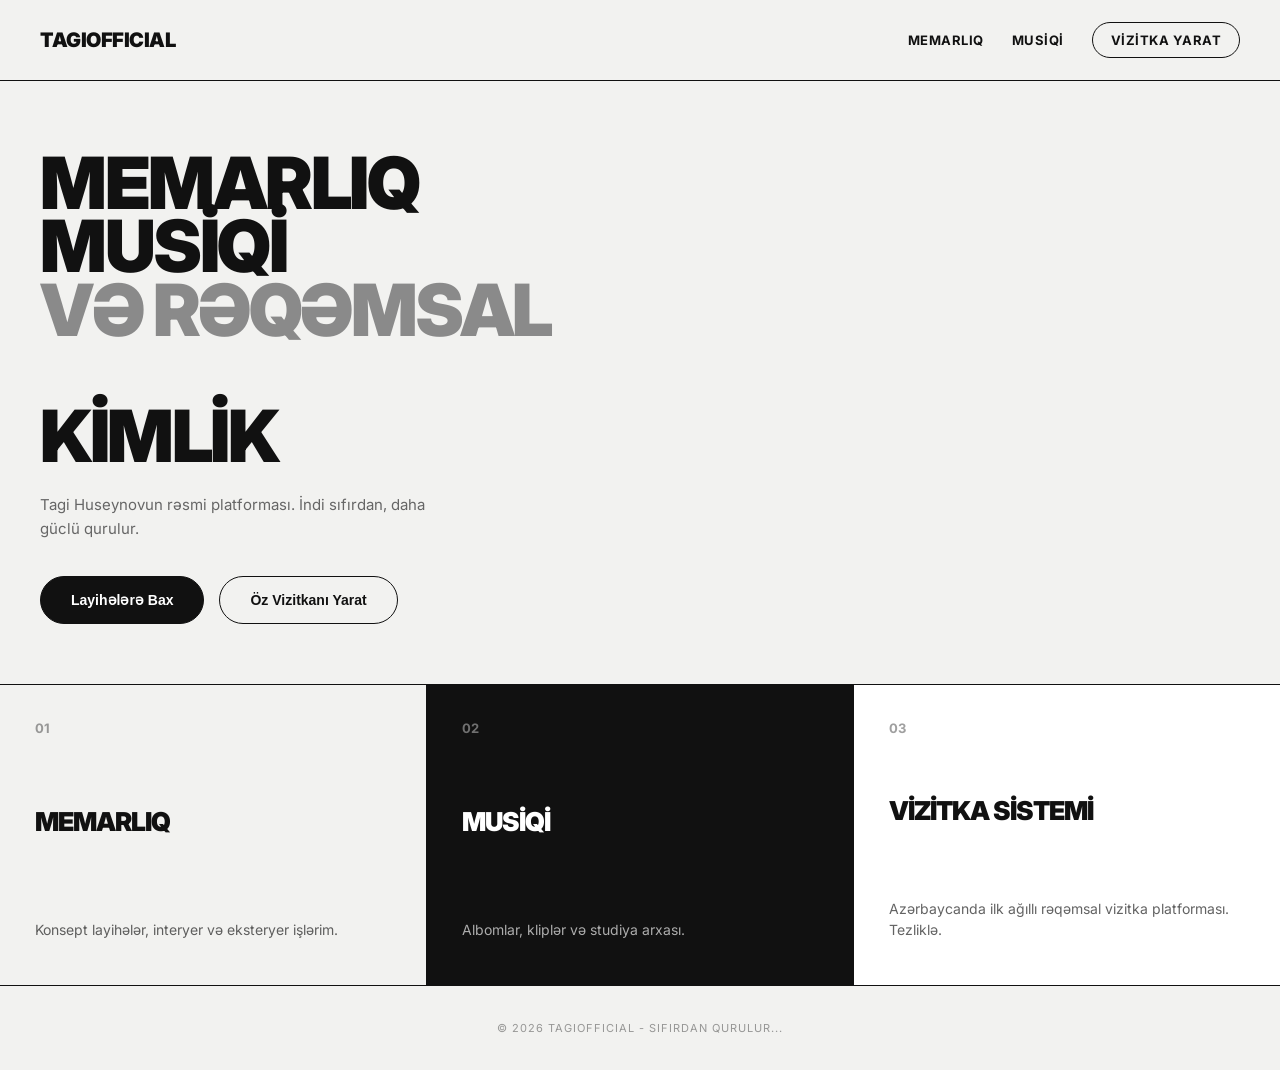
==== index.html @ 8357cc7d "sifirdan yeni sayt - ana sehife + vizitka" ====
<!DOCTYPE html>
<html lang="az">
<head>
    <meta charset="UTF-8">
    <meta name="viewport" content="width=device-width, initial-scale=1.0">
    <title>TAGIOFFICIAL - Memar | Musiqiçi | Vizitka Sistemi</title>
    <link rel="stylesheet" href="style.css">
    <link href="https://fonts.googleapis.com/css2?family=Syne:wght@400;700;800&display=swap" rel="stylesheet">
</head>
<body>

    <!-- NAVBAR -->
    <nav>
        <div class="logo">TAGIOFFICIAL</div>
        <div class="menu">
            <a href="#">MEMARLIQ</a>
            <a href="#">MUSİQİ</a>
            <a href="#" class="btn-small">VİZİTKA YARAT</a>
        </div>
    </nav>

    <!-- HERO -->
    <section class="hero">
        <h1>MEMARLIQ<br>MUSİQİ<br><span>VƏ RƏQƏMSAL</span><br>KİMLİK</h1>
        <p>Tagi Huseynovun rəsmi platforması. İndi sıfırdan, daha güclü qurulur.</p>
        <div class="hero-buttons">
            <button class="btn-black">Layihələrə Bax</button>
            <a href="vizitka.html"><button class="btn-white">Öz Vizitkanı Yarat</button></a>
        </div>
    </section>

    <!-- 3 CARDS -->
    <section class="cards">
        <div class="card">
            <h2>01</h2>
            <h3>MEMARLIQ</h3>
            <p>Konsept layihələr, interyer və eksteryer işlərim.</p>
        </div>
        <div class="card dark">
            <h2>02</h2>
            <h3>MUSİQİ</h3>
            <p>Albomlar, kliplər və studiya arxası.</p>
        </div>
        <div class="card active">
            <h2>03</h2>
            <h3>VİZİTKA SİSTEMİ</h3>
            <p>Azərbaycanda ilk ağıllı rəqəmsal vizitka platforması. Tezliklə.</p>
        </div>
    </section>

    <footer>
        <p>© 2026 TAGIOFFICIAL - Sıfırdan qurulur...</p>
    </footer>

<script src="script.js"></script>
</body>
</html>
---- style.css ----
@import url('https://fonts.googleapis.com/css2?family=Inter:wght@400;700;800;900&display=swap');

* { margin: 0; padding: 0; box-sizing: border-box; }
body { font-family: 'Inter', Arial, sans-serif; background: #f2f2f0; color: #111; }

nav {
  display: flex; justify-content: space-between; align-items: center;
  padding: 22px 40px; border-bottom: 1.5px solid #111;
  position: sticky; top: 0; background: #f2f2f0; z-index: 10;
}
.logo { font-weight: 900; font-size: 20px; letter-spacing: -0.5px; }
.menu { display: flex; gap: 28px; align-items: center; }
.menu a { text-decoration: none; color: #111; font-size: 13px; font-weight: 700; letter-spacing: 0.5px; }
.btn-small { border: 1.5px solid #111; padding: 9px 18px; border-radius: 30px; transition: 0.2s; }
.btn-small:hover { background: #111; color: #fff; }

.hero { padding: 70px 40px 60px 40px; }
.hero h1 { 
  font-size: 72px; font-weight: 900; 
  line-height: 0.88; letter-spacing: -2.5px; 
  text-transform: uppercase;
}
.hero h1 span { color: #8a8a8a; display: block; }
.hero p { margin-top: 25px; color: #666; max-width: 420px; line-height: 1.6; font-size: 15px; }
.hero-buttons { margin-top: 35px; display: flex; gap: 15px; }
.btn-black { background: #111; color: #fff; border: 1.5px solid #111; padding: 15px 30px; border-radius: 30px; font-weight: 700; cursor: pointer; font-size: 14px; }
.btn-white { background: transparent; color: #111; border: 1.5px solid #111; padding: 15px 30px; border-radius: 30px; font-weight: 700; cursor: pointer; font-size: 14px; }
.btn-black:hover { background: #000; }
.btn-white:hover { background: #111; color: #fff; }

.cards { display: grid; grid-template-columns: 1fr 1fr 1fr; gap: 1.5px; background: #111; border-top: 1.5px solid #111; border-bottom: 1.5px solid #111; }
.card { background: #f2f2f0; padding: 35px 35px 45px 35px; min-height: 300px; display: flex; flex-direction: column; justify-content: space-between; }
.card.dark { background: #111; color: #fff; }
.card.active { background: #fff; }
.card h2 { font-size: 13px; opacity: 0.4; font-weight: 700; }
.card h3 { font-size: 26px; font-weight: 900; letter-spacing: -1px; }
.card p { font-size: 14px; opacity: 0.65; line-height: 1.5; margin-top: 12px; }

footer { padding: 35px 40px; font-size: 11px; opacity: 0.4; text-align: center; letter-spacing: 1px; text-transform: uppercase; }

@media (max-width: 768px) {
  nav { padding: 18px 20px; }
  .hero { padding: 40px 20px; }
  .hero h1 { font-size: 42px; }
  .cards { grid-template-columns: 1fr; }
  .menu { gap: 15px; }
  .menu a:not(.btn-small) { display: none; }
}
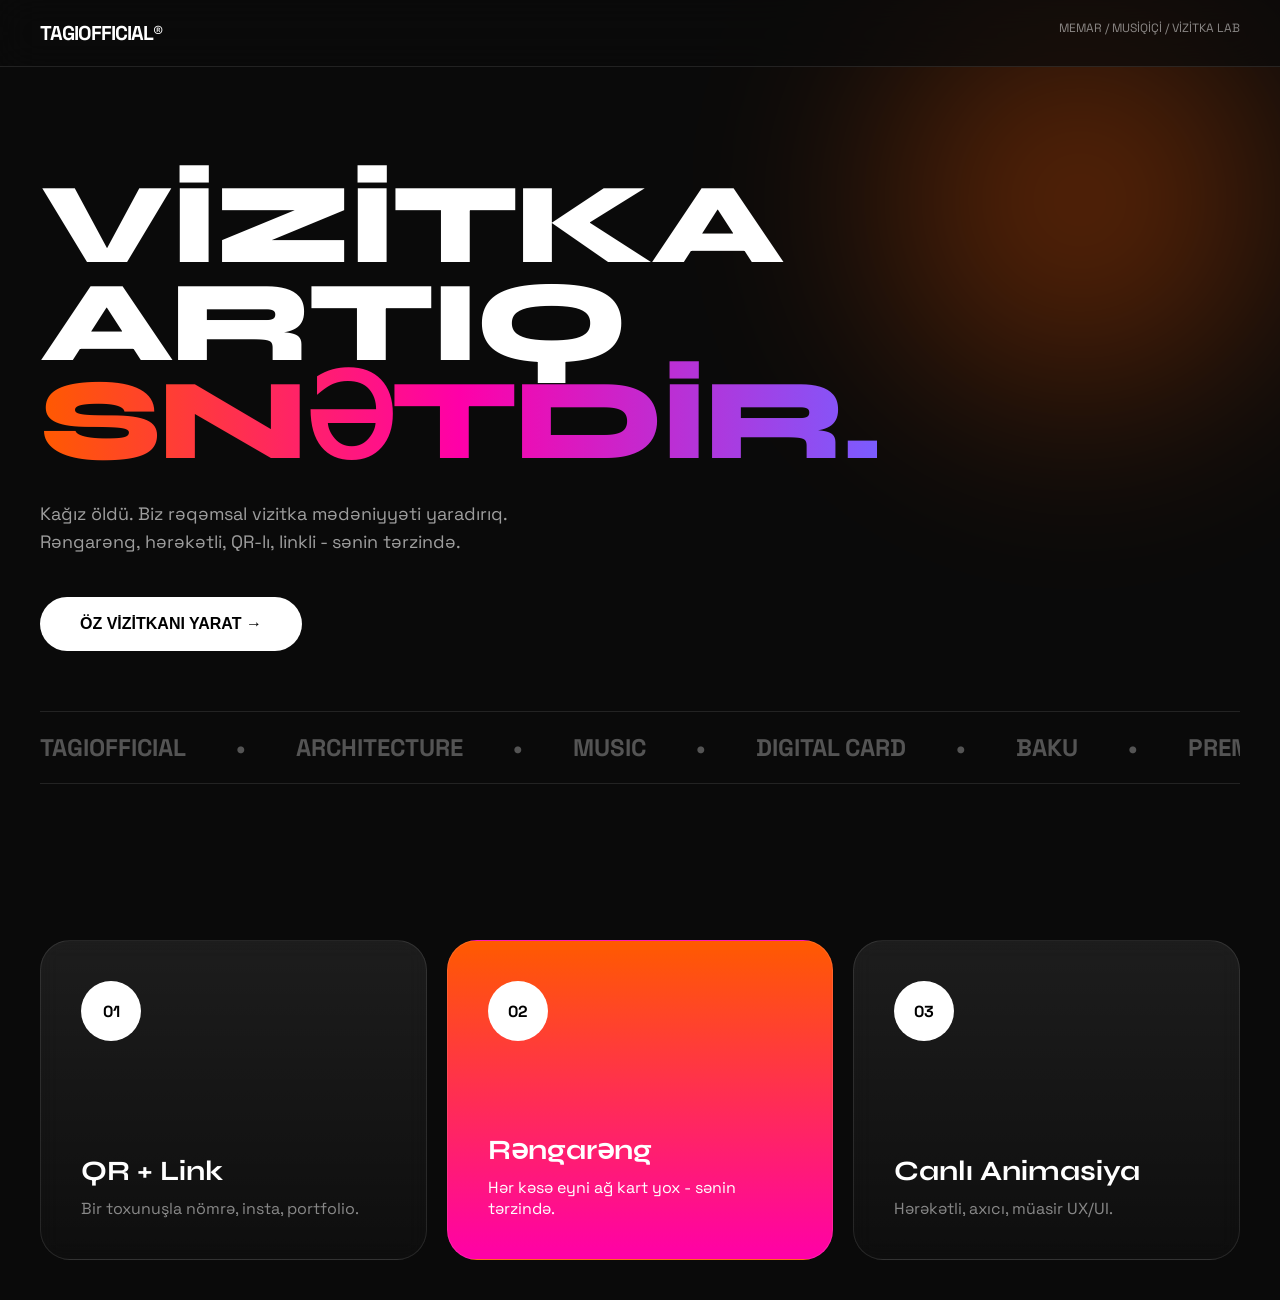
==== commit 0195dd7b: "index premium v3" ====
--- a/index.html
+++ b/index.html
@@ -1,57 +1,23 @@
 <!DOCTYPE html>
 <html lang="az">
-<head>
-    <meta charset="UTF-8">
-    <meta name="viewport" content="width=device-width, initial-scale=1.0">
-    <title>TAGIOFFICIAL - Memar | Musiqiçi | Vizitka Sistemi</title>
-    <link rel="stylesheet" href="style.css">
-    <link href="https://fonts.googleapis.com/css2?family=Syne:wght@400;700;800&display=swap" rel="stylesheet">
-</head>
+<head><meta charset="UTF-8"><meta name="viewport" content="width=device-width, initial-scale=1.0"><title>TAGIOFFICIAL - Premium Vizitka Platforması</title><link rel="stylesheet" href="style.css"></head>
 <body>
-
-    <!-- NAVBAR -->
-    <nav>
-        <div class="logo">TAGIOFFICIAL</div>
-        <div class="menu">
-            <a href="#">MEMARLIQ</a>
-            <a href="#">MUSİQİ</a>
-            <a href="#" class="btn-small">VİZİTKA YARAT</a>
-        </div>
-    </nav>
-
-    <!-- HERO -->
-    <section class="hero">
-        <h1>MEMARLIQ<br>MUSİQİ<br><span>VƏ RƏQƏMSAL</span><br>KİMLİK</h1>
-        <p>Tagi Huseynovun rəsmi platforması. İndi sıfırdan, daha güclü qurulur.</p>
-        <div class="hero-buttons">
-            <button class="btn-black">Layihələrə Bax</button>
-            <a href="vizitka.html"><button class="btn-white">Öz Vizitkanı Yarat</button></a>
-        </div>
-    </section>
-
-    <!-- 3 CARDS -->
-    <section class="cards">
-        <div class="card">
-            <h2>01</h2>
-            <h3>MEMARLIQ</h3>
-            <p>Konsept layihələr, interyer və eksteryer işlərim.</p>
-        </div>
-        <div class="card dark">
-            <h2>02</h2>
-            <h3>MUSİQİ</h3>
-            <p>Albomlar, kliplər və studiya arxası.</p>
-        </div>
-        <div class="card active">
-            <h2>03</h2>
-            <h3>VİZİTKA SİSTEMİ</h3>
-            <p>Azərbaycanda ilk ağıllı rəqəmsal vizitka platforması. Tezliklə.</p>
-        </div>
-    </section>
-
-    <footer>
-        <p>© 2026 TAGIOFFICIAL - Sıfırdan qurulur...</p>
-    </footer>
-
+<nav><div class="logo">TAGIOFFICIAL®</div><div style="opacity:0.5;font-size:12px">MEMAR / MUSİQİÇİ / VİZİTKA LAB</div></nav>
+<div class="hero">
+<div class="blob"></div>
+<h1>VİZİTKA<br>ARTIQ<br><span>SNƏTDİR.</span></h1>
+<p>Kağız öldü. Biz rəqəmsal vizitka mədəniyyəti yaradırıq. Rəngarəng, hərəkətli, QR-lı, linkli - sənin tərzində.</p>
+<a href="vizitka.html"><button class="btn-main">ÖZ VİZİTKANI YARAT →</button></a>
+<div class="marquee"><div class="marquee-track">
+<span>TAGIOFFICIAL</span><span>•</span><span>ARCHITECTURE</span><span>•</span><span>MUSIC</span><span>•</span><span>DIGITAL CARD</span><span>•</span><span>BAKU</span><span>•</span><span>PREMIUM UX</span><span>•</span>
+<span>TAGIOFFICIAL</span><span>•</span><span>ARCHITECTURE</span><span>•</span><span>MUSIC</span><span>•</span><span>DIGITAL CARD</span><span>•</span><span>BAKU</span><span>•</span><span>PREMIUM UX</span><span>•</span>
+</div></div>
+</div>
+<div class="grid">
+<div class="card"><div class="circle">01</div><div><h3>QR + Link</h3><p style="opacity:0.5;margin-top:10px">Bir toxunuşla nömrə, insta, portfolio.</p></div></div>
+<div class="card" style="background: linear-gradient(180deg, #ff5a00, #ff00a8);"><div class="circle">02</div><div><h3>Rəngarəng</h3><p style="margin-top:10px">Hər kəsə eyni ağ kart yox - sənin tərzində.</p></div></div>
+<div class="card"><div class="circle">03</div><div><h3>Canlı Animasiya</h3><p style="opacity:0.5;margin-top:10px">Hərəkətli, axıcı, müasir UX/UI.</p></div></div>
+</div>
 <script src="script.js"></script>
 </body>
-</html>
+</html>
--- a/style.css
+++ b/style.css
@@ -1,48 +1,24 @@
-@import url('https://fonts.googleapis.com/css2?family=Inter:wght@400;700;800;900&display=swap');
-
+@import url('https://fonts.googleapis.com/css2?family=Syne:wght@600;800&family=Space+Grotesk:wght@300;400;600&display=swap');
 * { margin: 0; padding: 0; box-sizing: border-box; }
-body { font-family: 'Inter', Arial, sans-serif; background: #f2f2f0; color: #111; }
-
-nav {
-  display: flex; justify-content: space-between; align-items: center;
-  padding: 22px 40px; border-bottom: 1.5px solid #111;
-  position: sticky; top: 0; background: #f2f2f0; z-index: 10;
-}
-.logo { font-weight: 900; font-size: 20px; letter-spacing: -0.5px; }
-.menu { display: flex; gap: 28px; align-items: center; }
-.menu a { text-decoration: none; color: #111; font-size: 13px; font-weight: 700; letter-spacing: 0.5px; }
-.btn-small { border: 1.5px solid #111; padding: 9px 18px; border-radius: 30px; transition: 0.2s; }
-.btn-small:hover { background: #111; color: #fff; }
-
-.hero { padding: 70px 40px 60px 40px; }
-.hero h1 { 
-  font-size: 72px; font-weight: 900; 
-  line-height: 0.88; letter-spacing: -2.5px; 
-  text-transform: uppercase;
-}
-.hero h1 span { color: #8a8a8a; display: block; }
-.hero p { margin-top: 25px; color: #666; max-width: 420px; line-height: 1.6; font-size: 15px; }
-.hero-buttons { margin-top: 35px; display: flex; gap: 15px; }
-.btn-black { background: #111; color: #fff; border: 1.5px solid #111; padding: 15px 30px; border-radius: 30px; font-weight: 700; cursor: pointer; font-size: 14px; }
-.btn-white { background: transparent; color: #111; border: 1.5px solid #111; padding: 15px 30px; border-radius: 30px; font-weight: 700; cursor: pointer; font-size: 14px; }
-.btn-black:hover { background: #000; }
-.btn-white:hover { background: #111; color: #fff; }
-
-.cards { display: grid; grid-template-columns: 1fr 1fr 1fr; gap: 1.5px; background: #111; border-top: 1.5px solid #111; border-bottom: 1.5px solid #111; }
-.card { background: #f2f2f0; padding: 35px 35px 45px 35px; min-height: 300px; display: flex; flex-direction: column; justify-content: space-between; }
-.card.dark { background: #111; color: #fff; }
-.card.active { background: #fff; }
-.card h2 { font-size: 13px; opacity: 0.4; font-weight: 700; }
-.card h3 { font-size: 26px; font-weight: 900; letter-spacing: -1px; }
-.card p { font-size: 14px; opacity: 0.65; line-height: 1.5; margin-top: 12px; }
-
-footer { padding: 35px 40px; font-size: 11px; opacity: 0.4; text-align: center; letter-spacing: 1px; text-transform: uppercase; }
-
-@media (max-width: 768px) {
-  nav { padding: 18px 20px; }
-  .hero { padding: 40px 20px; }
-  .hero h1 { font-size: 42px; }
-  .cards { grid-template-columns: 1fr; }
-  .menu { gap: 15px; }
-  .menu a:not(.btn-small) { display: none; }
-}+body { background: #0a0a0a; color: #fff; font-family: 'Space Grotesk', sans-serif; overflow-x: hidden; }
+h1,h2,h3 { font-family: 'Syne', sans-serif; }
+nav { position: fixed; top: 0; width: 100%; display: flex; justify-content: space-between; padding: 20px 40px; z-index: 100; backdrop-filter: blur(20px); background: rgba(10,10,10,0.7); border-bottom: 1px solid rgba(255,255,255,0.1); }
+.logo { font-weight: 800; font-size: 20px; letter-spacing: -1px; }
+.hero { min-height: 100vh; display: flex; flex-direction: column; justify-content: center; padding: 120px 40px 60px 40px; position: relative; }
+.hero h1 { font-size: clamp(50px, 9vw, 130px); line-height: 0.85; font-weight: 800; letter-spacing: -4px; }
+.hero h1 span { background: linear-gradient(90deg, #ff5a00, #ff00a8, #7a5cff); -webkit-background-clip: text; -webkit-text-fill-color: transparent; }
+.hero p { max-width: 500px; margin-top: 30px; font-size: 18px; opacity: 0.6; line-height: 1.6; }
+.btn-main { margin-top: 40px; padding: 18px 40px; border-radius: 100px; background: #fff; color: #000; border: none; font-weight: 700; font-size: 16px; cursor: pointer; transition: 0.3s; }
+.btn-main:hover { transform: scale(1.05); background: #ff5a00; color: #fff; }
+.marquee { margin-top: 60px; overflow: hidden; white-space: nowrap; border-top: 1px solid rgba(255,255,255,0.1); border-bottom: 1px solid rgba(255,255,255,0.1); padding: 20px 0; }
+.marquee-track { display: inline-flex; animation: scroll 20s linear infinite; gap: 50px; }
+.marquee-track span { font-size: 24px; font-weight: 800; opacity: 0.3; }
+@keyframes scroll { 0% { transform: translateX(0); } 100% { transform: translateX(-50%); } }
+.grid { display: grid; grid-template-columns: repeat(3, 1fr); gap: 20px; padding: 40px; }
+.card { background: linear-gradient(180deg, rgba(255,255,255,0.08), rgba(255,255,255,0.02)); border: 1px solid rgba(255,255,255,0.1); border-radius: 30px; padding: 40px; min-height: 320px; display: flex; flex-direction: column; justify-content: space-between; transition: 0.4s; backdrop-filter: blur(10px); }
+.card:hover { transform: translateY(-10px) rotate(-1deg); border-color: #ff5a00; }
+.card h3 { font-size: 28px; }
+.circle { width: 60px; height: 60px; border-radius: 50%; background: #fff; color: #000; display: flex; align-items: center; justify-content: center; font-weight: 800; }
+.blob { position: absolute; width: 600px; height: 600px; background: radial-gradient(circle, #ff5a00 0%, transparent 70%); filter: blur(80px); opacity: 0.4; top: -100px; right: -100px; animation: float 6s ease-in-out infinite; z-index: -1; }
+@keyframes float { 0%,100%{transform: translateY(0);} 50%{transform: translateY(-30px);} }
+@media(max-width:900px){ .grid{grid-template-columns:1fr} .hero{padding:100px 20px} nav{padding:15px 20px} }
